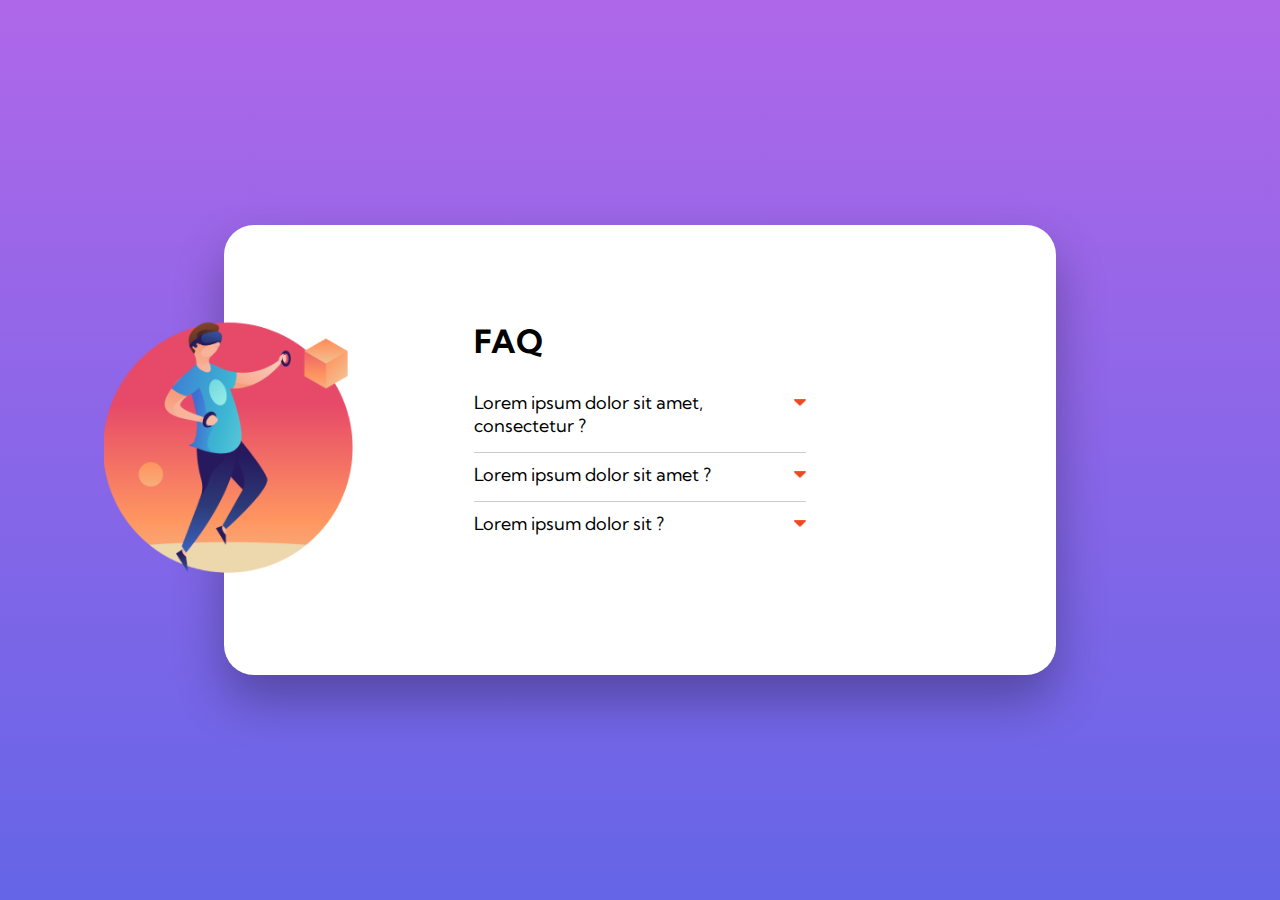
==== desafio-02/index.html @ 0148ec09 "Adicao do desafio 2" ====
<!DOCTYPE html>
<html lang="pt-br">

<head>
  <meta charset="UTF-8" />
  <meta name="viewport" content="width=device-width, initial-scale=1.0" />
  <title>Projeto FAQ - MapaDev Week</title>

  <link rel="stylesheet" href="src/css/estilos.css">
  <link rel="shortcut icon" href="src/imagens/favicon.png" type="image/x-icon">
</head>

<body>
  <main>
    <section class="faq">
      <img src="src/imagens/imagem.png" alt="ilustração entregador usando oculos realidade virtual"
        class="ilustracao" />
      <div class="conteudo">
        <h1>FAQ</h1>

        <ul  class="itens">
          <li class="item">
            <h2 class="pergunta">
              Lorem ipsum dolor sit amet, consectetur ?
            </h2>

            <p class="resposta">
              Lorem ipsum dolor sit amet, consectetur adipiscing elit. Vivamus
              quis egestas ex, a elementum est. Mauris auctor nunc quis erat.
            </p>
          </li>

          <li class="item">
            <h2 class="pergunta">Lorem ipsum dolor sit amet ? </h2>

            <p class="resposta">
              Lorem ipsum dolor sit amet, consectetur adipiscing elit. Vivamus
              quis egestas ex, a elementum est. Mauris auctor nunc quis erat.
            </p>
          </li>

          <li class="item">
            <h2 class="pergunta">Lorem ipsum dolor sit ?</h2>

            <p class="resposta">
              Lorem ipsum dolor sit amet, consectetur adipiscing elit. Vivamus
              quis egestas ex, a elementum est. Mauris auctor nunc quis erat.
            </p>
          </li>
        </ul>
      </div>
    </section>
  </main>
  <script src="index.js"></script>
</body>

</html>
---- desafio-02/src/css/estilos.css ----
@import url("https://fonts.googleapis.com/css2?family=Kumbh+Sans:wght@400;700&display=swap");

*{
    margin: 0;
    padding: 0;
    font-weight: 400;
}

html{
    background: linear-gradient(#af67e9, #6565e7);
    min-height: 100%;
}

body{
    font-family: "Kumbh Sans", sans-serif;
}

main{
    display: flex;
    justify-content: center;
    align-items: center;
    min-height: 100vh;
}

.faq{
    width: 65%;
    min-height: 450px;
    box-shadow: 0px 25px 50px rgba(0, 0, 0, 0.3); 
    background-color: #fff;
    display: flex;    
    align-items: center;
    border-radius: 30px;
}

.faq .ilustracao{
    position: relative;
    left: -120px;
    width: 30%;
    margin: 50px 0;
}

.faq .conteudo{
    width: 40%;
    padding-bottom: 20px;
}

.faq .conteudo h1{
    font-size: 32px;
    font-weight: 700;
    margin-bottom: 30px;
}

.faq .conteudo .itens{
    list-style-type: none;
}

.faq .conteudo .itens .item{
    cursor: pointer;
    background-image: url(../imagens/icone-seta-pra-baixo.png);
    background-repeat: no-repeat;
    background-position: top 8px right 0;
    background-size: 12px;
    border-bottom: 1px solid #ccc;
    margin: 10px 0;
}

.faq .conteudo .itens .item:last-child{
    border-bottom: none;
}

.item .pergunta{
    padding-bottom: 15px;
    font-size: 18px;
    width: 90%;
    transition: 0.3s ease;
}

.item .pergunta:hover{
    color: #f47c57;
}

.resposta{
    display: none;
    padding-bottom: 15px;
}

.faq .itens .item.mostrar h2 {
    font-weight: 700;
}

.faq .itens .item.mostrar .resposta {
    display: block;
}

.faq .itens .item.item.mostrar{
    background-image: url(../imagens/icone-seta-pra-cima.png);
}
@media(max-width: 1140px){
    .faq{
        flex-direction: column;
        width: 90%;
    }

    .faq .conteudo{
        width: 100%;
    }

    .faq .conteudo h1{
        font-size: 24px;
        text-align: center;
    }

    .faq .itens{
        width: 80%;        
        margin: 0 auto;
    }

    .faq .itens .pergunta{
        font-size: 16px;        
    } 

    .faq .ilustracao{
        width: 40%;
        left: 0;
        margin: 30px 0;
    }
}

@media(max-width: 425px){
    .faq {
        height: 540px;
    }
}
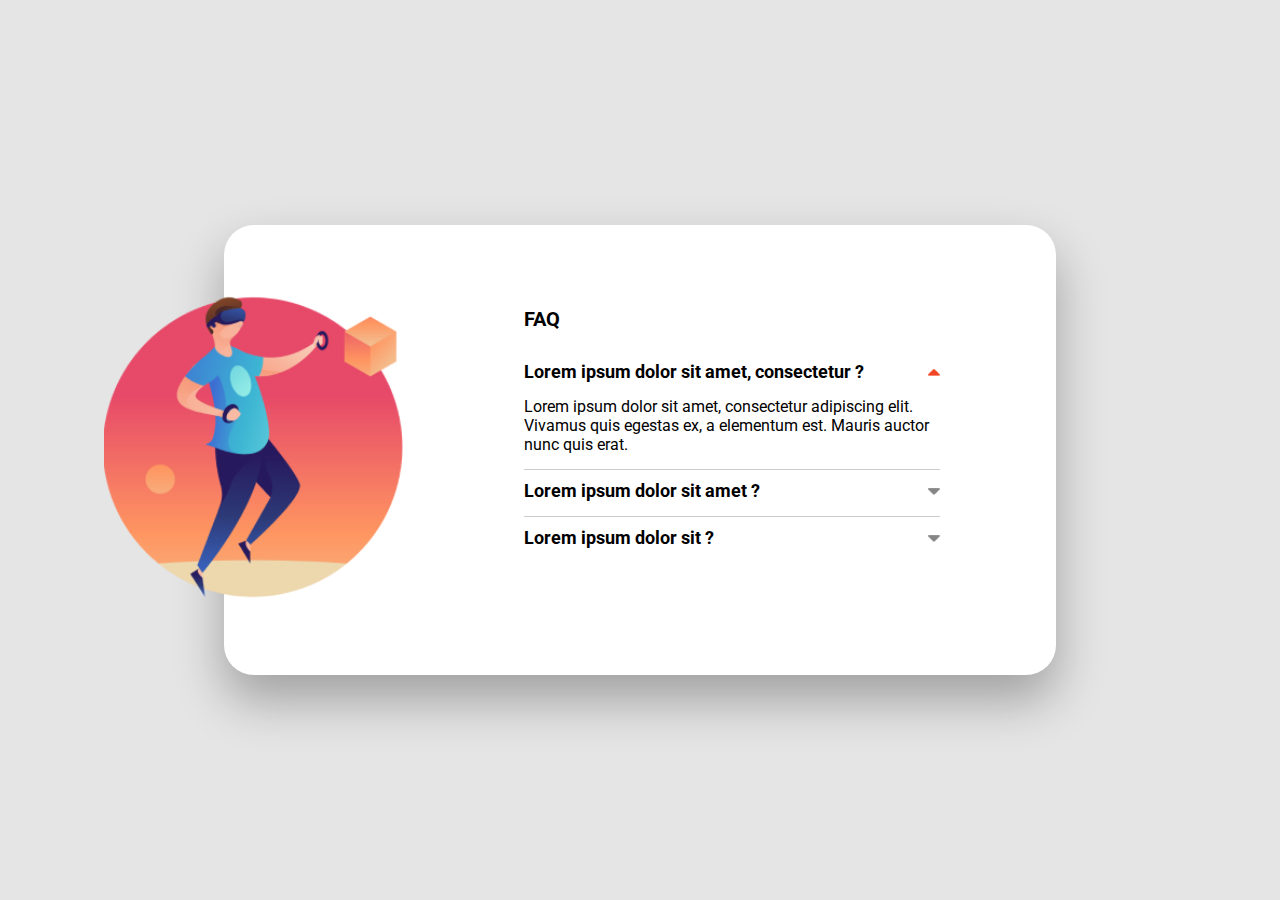
==== commit 92cd7a07: "Adicionado desafio 3 e moficacoes" ====
--- a/desafio-02/index.html
+++ b/desafio-02/index.html
@@ -19,7 +19,7 @@
         <h1>FAQ</h1>
 
         <ul  class="itens">
-          <li class="item">
+          <li class="item mostrar">
             <h2 class="pergunta">
               Lorem ipsum dolor sit amet, consectetur ?
             </h2>
--- a/desafio-02/src/css/estilos.css
+++ b/desafio-02/src/css/estilos.css
@@ -1,18 +1,18 @@
-@import url("https://fonts.googleapis.com/css2?family=Kumbh+Sans:wght@400;700&display=swap");
+@import url('https://fonts.googleapis.com/css2?family=Roboto:wght@100;300;400;500;700&display=swap');
 
 *{
     margin: 0;
     padding: 0;
-    font-weight: 400;
+
 }
 
 html{
-    background: linear-gradient(#af67e9, #6565e7);
+    background-color: #e5e5e5;
     min-height: 100%;
 }
 
 body{
-    font-family: "Kumbh Sans", sans-serif;
+    font-family: 'Roboto', sans-serif;
 }
 
 main{
@@ -35,17 +35,17 @@
 .faq .ilustracao{
     position: relative;
     left: -120px;
-    width: 30%;
+    width: 300px;
     margin: 50px 0;
 }
 
 .faq .conteudo{
-    width: 40%;
+    width: 50%;
     padding-bottom: 20px;
 }
 
 .faq .conteudo h1{
-    font-size: 32px;
+    font-size: 20px;
     font-weight: 700;
     margin-bottom: 30px;
 }
@@ -73,13 +73,16 @@
     font-size: 18px;
     width: 90%;
     transition: 0.3s ease;
+      
 }
 
 .item .pergunta:hover{
     color: #f47c57;
+    
 }
 
 .resposta{
+   
     display: none;
     padding-bottom: 15px;
 }
